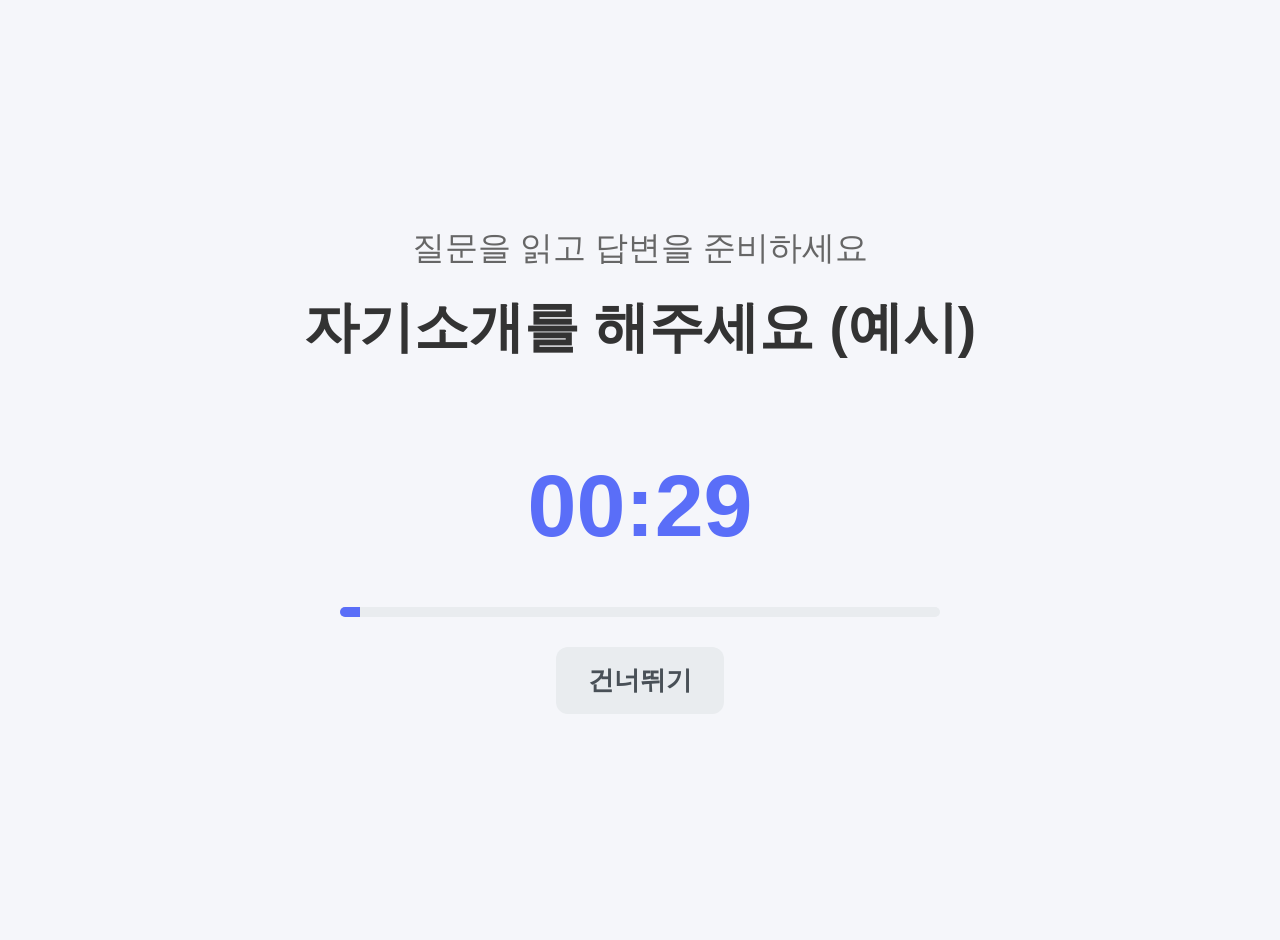
==== front/answer.html @ f3dff023 "MAJU_AI면접연습" ====
<!DOCTYPE html>
<html lang="ko">
<head>
    <meta charset="UTF-8">
    <meta name="viewport" content="width=device-width, initial-scale=1.0">
    <title>답변 녹화 페이지</title>
    <style>
        html, body {
            height: 100%;
            margin: 0;
            padding: 0;
            background: #f5f6fa;
            font-size: 22px;
            font-family: 'Pretendard', -apple-system, BlinkMacSystemFont, 'Segoe UI', sans-serif;
        }

        .app-container {
            min-height: 100vh;
            display: flex;
            flex-direction: column;
            align-items: center;
            justify-content: center;
            text-align: center;
            padding: 20px;
        }

        .question-box {
            margin-bottom: 40px;
            width: 80%;
            max-width: 800px;
        }

        .question-text {
            font-size: 2.5rem;
            font-weight: 700;
            color: #333;
            margin-bottom: 20px;
            word-break: keep-all;
        }

        .timer-box {
            font-size: 4rem;
            font-weight: 800;
            color: #5a6ef8;
            margin: 30px 0;
        }

        .status-text {
            font-size: 1.5rem;
            color: #666;
            margin-bottom: 20px;
        }

        .upload-section {
            display: none; /* 초기에는 숨김 */
            flex-direction: column;
            align-items: center;
            gap: 20px;
            margin-top: 30px;
        }

        .file-input-wrapper {
            position: relative;
            overflow: hidden;
            display: inline-block;
        }

        .file-input-wrapper input[type=file] {
            font-size: 100px;
            position: absolute;
            left: 0;
            top: 0;
            opacity: 0;
            cursor: pointer;
        }

        .btn {
            border: none;
            border-radius: 12px;
            padding: 16px 32px;
            font-size: 1.2rem;
            font-weight: 600;
            cursor: pointer;
            transition: all 0.2s;
        }

        .btn-primary {
            background: linear-gradient(135deg, #5a6ef8, #9b63ff);
            color: #fff;
            box-shadow: 0 4px 12px rgba(90, 110, 248, 0.3);
        }

        .btn-primary:hover {
            transform: translateY(-2px);
            box-shadow: 0 6px 16px rgba(90, 110, 248, 0.4);
        }

        .btn-secondary {
            background: #e9ecef;
            color: #495057;
        }

        .progress-bar {
            width: 100%;
            max-width: 600px;
            height: 10px;
            background: #e9ecef;
            border-radius: 5px;
            overflow: hidden;
            margin-top: 20px;
        }

        .progress-fill {
            height: 100%;
            background: #5a6ef8;
            width: 0%;
            transition: width 1s linear;
        }
    </style>
</head>

<body>
    <div class="app-container">
        <div class="question-box">
            <div class="status-text" id="statusText">질문을 읽고 답변을 준비하세요</div>
            <div class="question-text" id="questionText">질문 로딩 중...</div>
        </div>

        <div class="timer-box" id="timer">30</div>
        
        <div class="progress-bar">
            <div class="progress-fill" id="progressFill"></div>
        </div>

        <button id="skipBtn" class="btn btn-secondary" style="margin-top: 30px;">건너뛰기</button>

        <div class="upload-section" id="uploadSection">
            <h3>답변 시간이 종료되었습니다.</h3>
            <p>녹화한 답변 영상을 업로드해주세요.</p>
            
            <input type="file" id="videoInput" accept="video/*" style="display: none;">
            <button class="btn btn-primary" onclick="document.getElementById('videoInput').click()">영상 선택하기</button>
            <div id="fileName" style="margin-top: 10px; color: #666;"></div>
            
            <button class="btn btn-primary" id="uploadBtn" style="display: none; margin-top: 20px;">분석 시작하기</button>
        </div>
    </div>

    <script>
        // 상태 상수
        const STATE_READING = 'READING'; // 30초
        const STATE_ANSWERING = 'ANSWERING'; // 60초
        const STATE_UPLOAD = 'UPLOAD';

        let currentState = STATE_READING;
        let timeLeft = 30;
        let timerInterval;

        const statusText = document.getElementById('statusText');
        const questionText = document.getElementById('questionText');
        const timerDisplay = document.getElementById('timer');
        const progressFill = document.getElementById('progressFill');
        const uploadSection = document.getElementById('uploadSection');
        const skipBtn = document.getElementById('skipBtn');
        const videoInput = document.getElementById('videoInput');
        const fileNameDisplay = document.getElementById('fileName');
        const uploadBtn = document.getElementById('uploadBtn');

        // 초기화
        function init() {
            // 질문 가져오기 (sessionStorage 또는 임시 데이터)
            const questions = JSON.parse(sessionStorage.getItem('selectedQuestions') || '[]');
            const currentIndex = parseInt(sessionStorage.getItem('currentQuestionIndex') || '0');
            
            // 질문 데이터가 없으면 임시 질문 표시
            if (questions.length > 0 && questions[currentIndex]) {
                // 실제 데이터 구조에 맞게 수정 필요 (여기서는 id만 있다고 가정하고 텍스트는 임의로)
                // 실제로는 questions 배열에 title이 포함되어 있어야 함.
                // 앞선 questions.html 코드를 보면 {id, title} 객체로 저장됨.
                // 하지만 sessionStorage에는 ID 목록만 저장될 수도 있음. 확인 필요.
                // 여기서는 안전하게 처리
                questionText.textContent = questions[currentIndex].title || "질문 내용이 없습니다.";
            } else {
                questionText.textContent = "자기소개를 해주세요 (예시)";
            }

            startTimer(30);
        }

        function startTimer(seconds) {
            timeLeft = seconds;
            const totalTime = seconds;
            updateTimerDisplay();

            timerInterval = setInterval(() => {
                timeLeft--;
                updateTimerDisplay();
                
                // 진행바 업데이트
                const percentage = ((totalTime - timeLeft) / totalTime) * 100;
                progressFill.style.width = `${percentage}%`;

                if (timeLeft <= 0) {
                    clearInterval(timerInterval);
                    handleTimerEnd();
                }
            }, 1000);
        }

        function updateTimerDisplay() {
            const minutes = Math.floor(timeLeft / 60);
            const seconds = timeLeft % 60;
            timerDisplay.textContent = `${minutes.toString().padStart(2, '0')}:${seconds.toString().padStart(2, '0')}`;
        }

        function handleTimerEnd() {
            if (currentState === STATE_READING) {
                // 읽기 시간 종료 -> 답변 시간 시작
                currentState = STATE_ANSWERING;
                statusText.textContent = "답변을 시작하세요!";
                statusText.style.color = "#e74c3c";
                timerDisplay.style.color = "#e74c3c";
                progressFill.style.backgroundColor = "#e74c3c";
                startTimer(60); // 1분
            } else if (currentState === STATE_ANSWERING) {
                // 답변 시간 종료 -> 다음 질문 또는 업로드 모드
                
                const questions = JSON.parse(sessionStorage.getItem('selectedQuestions') || '[]');
                let currentIndex = parseInt(sessionStorage.getItem('currentQuestionIndex') || '0');

                if (currentIndex < questions.length - 1) {
                    // 다음 질문으로 이동
                    currentIndex++;
                    sessionStorage.setItem('currentQuestionIndex', currentIndex.toString());
                    
                    // 상태 초기화 및 다음 질문 표시
                    currentState = STATE_READING;
                    statusText.textContent = "질문을 읽고 답변을 준비하세요";
                    statusText.style.color = "#666";
                    timerDisplay.style.color = "#5a6ef8";
                    progressFill.style.backgroundColor = "#5a6ef8";
                    
                    questionText.textContent = questions[currentIndex].title || "질문 내용이 없습니다.";
                    
                    startTimer(30);
                } else {
                    // 모든 질문 종료 -> 업로드 모드
                    currentState = STATE_UPLOAD;
                    statusText.textContent = "모든 면접 질문이 종료되었습니다.";
                    questionText.textContent = "수고하셨습니다!";
                    timerDisplay.style.display = 'none';
                    document.querySelector('.progress-bar').style.display = 'none';
                    skipBtn.style.display = 'none';
                    uploadSection.style.display = 'flex';
                }
            }
        }

        // 스킵 버튼 처리
        skipBtn.addEventListener('click', () => {
            clearInterval(timerInterval);
            handleTimerEnd();
        });

        // 파일 선택 처리
        videoInput.addEventListener('change', (e) => {
            const file = e.target.files[0];
            if (file) {
                fileNameDisplay.textContent = `선택된 파일: ${file.name}`;
                uploadBtn.style.display = 'inline-block';
            }
        });

        // 업로드 및 분석 요청
        uploadBtn.addEventListener('click', async () => {
            const file = videoInput.files[0];
            if (!file) return;

            uploadBtn.disabled = true;
            uploadBtn.textContent = "업로드 중...";
            statusText.textContent = "영상을 업로드하고 있습니다.";

            const formData = new FormData();
            formData.append('file', file);

            try {
                // JWT 토큰 가져오기
                const token = localStorage.getItem('jwtToken');
                
                // 백엔드에 파일 업로드 및 작업 ID 받기
                const response = await fetch('http://35.216.55.144:80/api/analyze', {
                    method: 'POST',
                    headers: {
                        'Authorization': `Bearer ${token}`
                    },
                    body: formData
                });

                if (!response.ok) {
                    throw new Error(`업로드 실패: ${response.status}`);
                }

                const result = await response.json();
                
                // taskId를 localStorage에 저장
                if (result.data && result.data.taskId) {
                    localStorage.setItem('currentTaskId', result.data.taskId);
                    localStorage.setItem('taskStatus', result.data.status);
                    
                    // history.html로 리다이렉트
                    window.location.href = 'history.html';
                } else {
                    throw new Error('작업 ID를 받지 못했습니다.');
                }

            } catch (error) {
                console.error(error);
                alert('업로드 중 오류가 발생했습니다: ' + error.message);
                uploadBtn.disabled = false;
                uploadBtn.textContent = "분석 시작하기";
            }
        });

        // 시작
        init();
    </script>
</body>
</html>
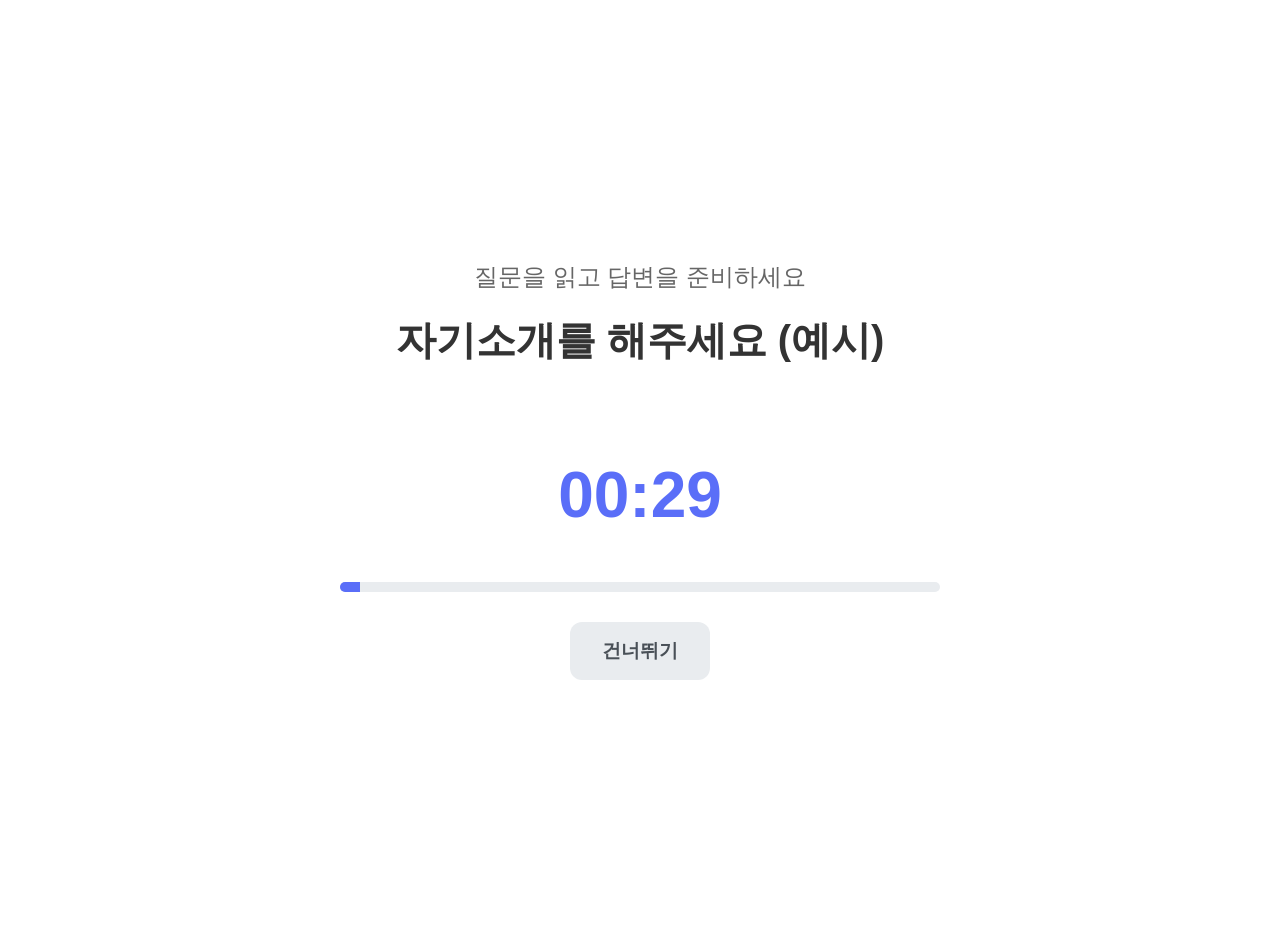
==== commit 7efea4c0: "fix: 레이아웃 정렬 비대칭 수정" ====
--- a/front/answer.html
+++ b/front/answer.html
@@ -4,15 +4,16 @@
     <meta charset="UTF-8">
     <meta name="viewport" content="width=device-width, initial-scale=1.0">
     <title>답변 녹화 페이지</title>
+    <link rel="stylesheet" href="index.css">
     <style>
-        html, body {
+        /* html, body {
             height: 100%;
             margin: 0;
             padding: 0;
             background: #f5f6fa;
             font-size: 22px;
             font-family: 'Pretendard', -apple-system, BlinkMacSystemFont, 'Segoe UI', sans-serif;
-        }
+        }*/
 
         .app-container {
             min-height: 100vh;
--- a/front/index.css
+++ b/front/index.css
@@ -0,0 +1,159 @@
+    html, body {
+        height: 100%;
+        margin: 0;
+        padding: 0;
+        background: #fff;
+        font-family: 'Pretendard', -apple-system, BlinkMacSystemFont, 'Segoe UI', sans-serif;
+        overflow-x: hidden;
+    }
+
+    .app-container {
+        min-height: 100vh;
+        display: flex;
+        flex-direction: column;
+    }
+
+    header {
+        height: 56px;
+        background: #5a6ef8;
+        color: #fff;
+        display: flex;
+        align-items: center;
+        justify-content: center;
+        box-shadow: 0 2px 8px rgba(90,110,248,0.08);
+    }
+
+    .back {
+        display: flex;
+        justify-content: flex-start;
+        margin-bottom: 0;
+    } 
+
+    .back-button {
+        background: none;
+        border: none;
+        font-size: 1rem;
+        cursor: pointer;
+        /* padding: 7%; */
+        color: #333;
+        transition: color 0.2s;
+        flex-shrink: 0;
+    }
+    
+    .back-button:hover {
+        color: #667eea;
+    }
+
+    main {
+        flex: 1;
+        display: flex;
+        /* align-items: center; */
+        justify-content: center;
+        /* padding-bottom: 10%; */
+    }
+
+    .main-content {
+        width: 100%;
+        max-width: 340px;
+        /* margin: auto; */
+        text-align: center;
+        align-items: center;
+    }
+
+    h2 {
+        font-size: 2.5rem;
+        margin-bottom: 5vh;
+        width: 100%;
+        display: flex;
+        justify-content: flex-start;
+    }
+
+    .form-group {
+        margin-top: 20px;
+        display: flex;
+        flex-direction: column;
+        gap: 6px;
+        text-align: left;
+    }
+
+    label {
+        font-size: 0.95rem;
+        color: #5b6178;
+        margin-bottom: 5px;
+    }
+
+    input {
+        border: 1px solid #dfe6ff;
+        border-radius: 12px;
+        padding: 12px 14px;
+        font-size: 1.1rem;
+        transition: border 0.2s ease, box-shadow 0.2s ease;
+    }
+
+    input:focus {
+        outline: none;
+        border-color: #5a6ef8;
+        box-shadow: 0 0 0 3px rgba(90, 110, 248, 0.2);
+    }
+
+    .button-group {
+        margin-top: 40px;
+        display: flex;
+        flex-direction: column;
+        gap: 16px;
+    }
+
+    button {
+        border: none;
+        border-radius: 0.5em;
+        padding: 1em 2em;
+        font-size: 1.2rem;
+        font-weight: 600;
+        cursor: pointer;
+        transition: transform 0.1s, box-shadow 0.15s;
+        min-width: 140px;
+        min-height: 48px;
+    }
+    
+    button:active {
+        transform: translateY(1px);
+    }
+
+    .status-box {
+        width: 100%;
+        min-height: 48px;
+        display: flex;
+        box-sizing: border-box;
+        padding: 0 10px;
+        margin-top: 10px;
+        margin-bottom: 20px;
+    }
+
+    .status {
+        width: 100%;
+        font-size: 0.95rem;
+        color: #6b7280;
+        word-break: break-all;
+    }
+    
+    .status.error {
+        color: #e74c3c;
+    }
+
+    .status.success {
+        color: #2ecc71;
+    }
+
+    footer {
+        height: 48px;
+        background: #5a6ef8;
+        color: #fff;
+        display: flex;
+        align-items: center;
+        justify-content: center;
+        box-shadow: 0 -2px 8px rgba(90,110,248,0.08);
+    }
+
+    footer span {
+        font-size: 1rem;
+    }
